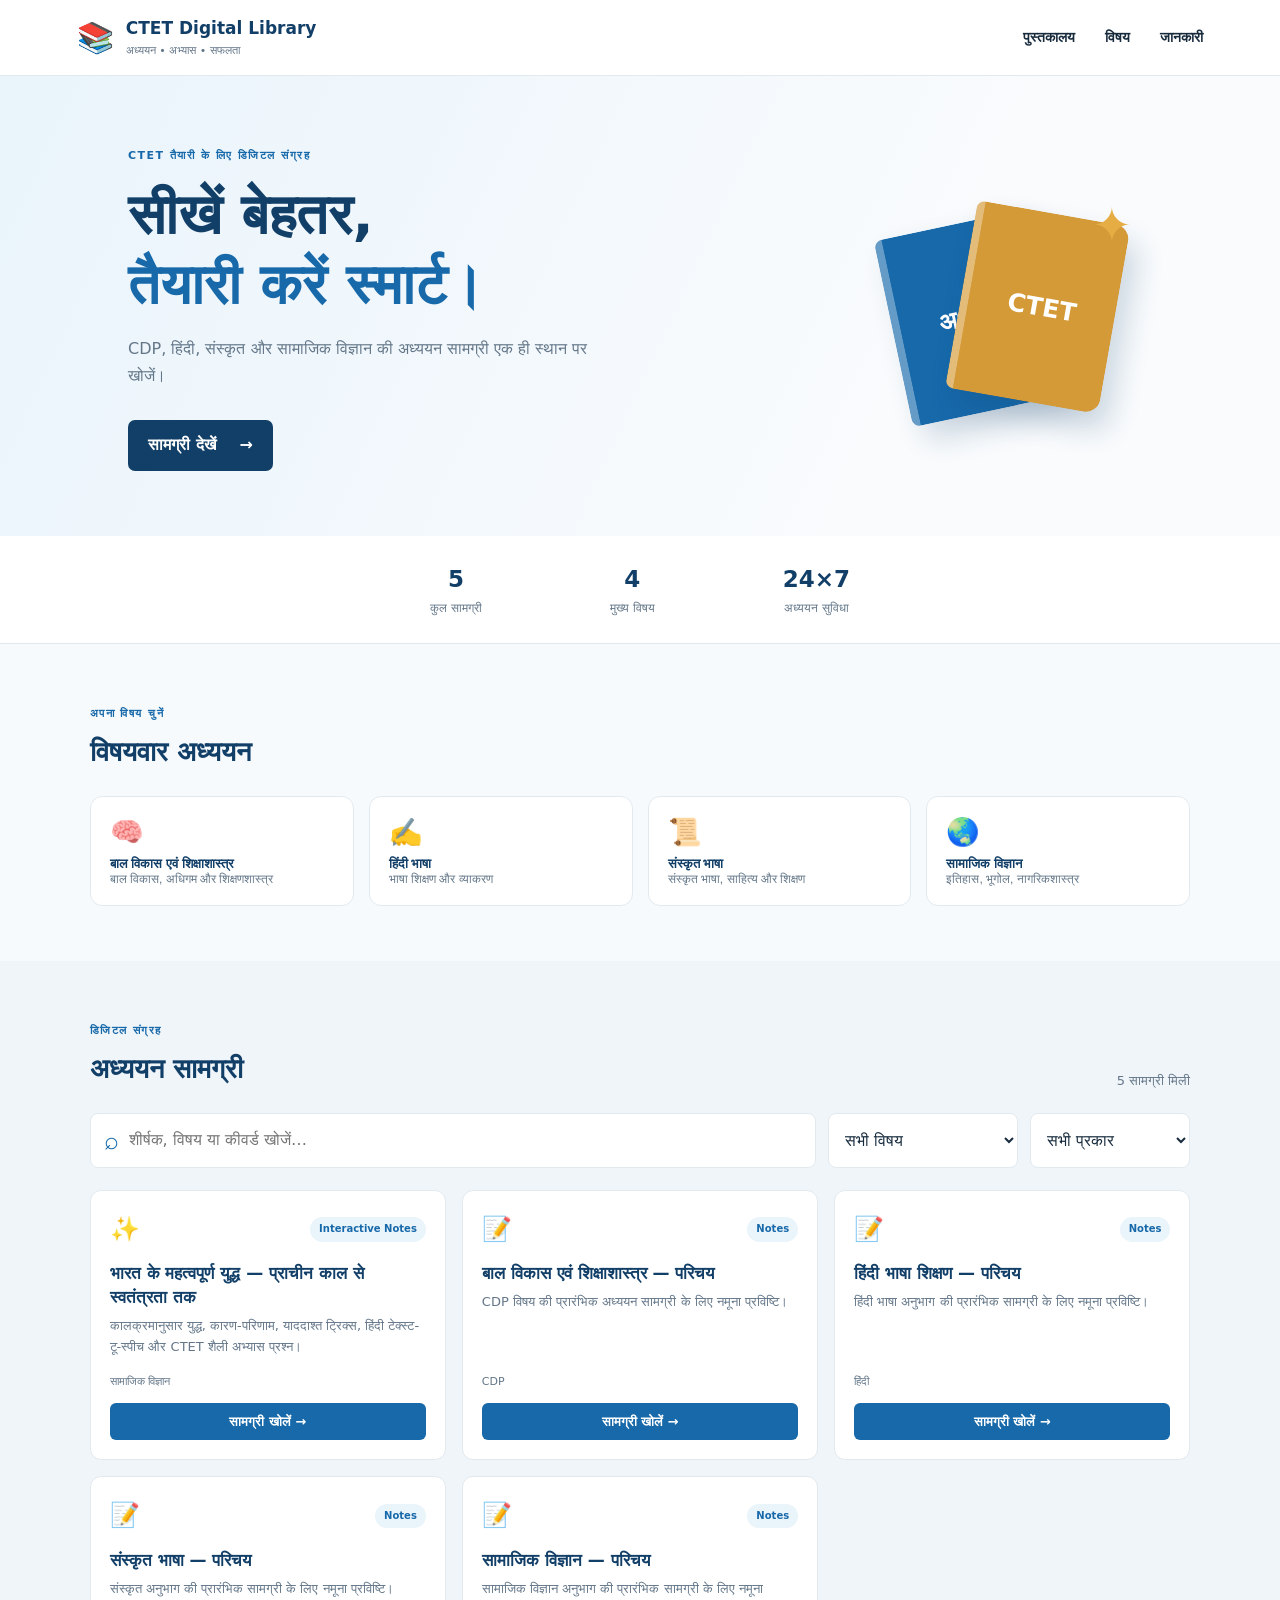
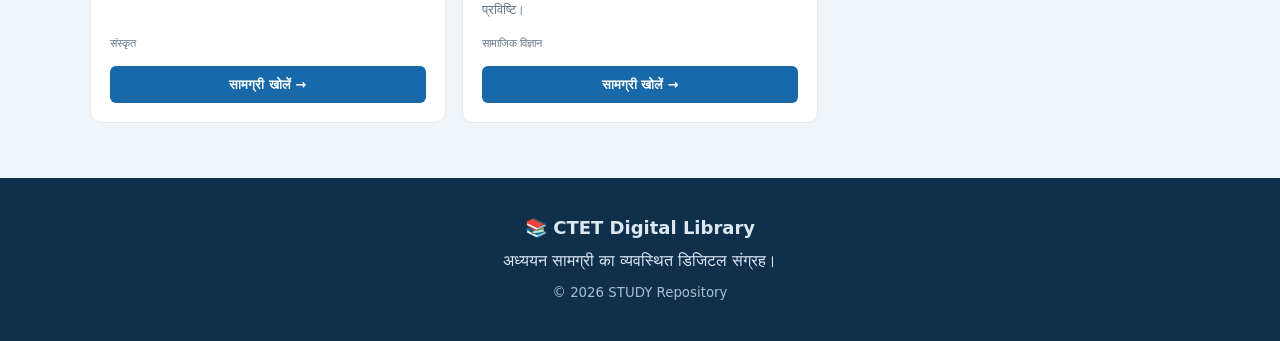
==== index.html @ 328567ed "Show only PDF and HTML filters" ====
<!doctype html>
<html lang="hi">
<head>
  <meta charset="utf-8">
  <meta name="viewport" content="width=device-width, initial-scale=1">
  <meta name="theme-color" content="#123f68">
  <meta name="description" content="CTET Digital Library — CDP, Hindi, Sanskrit और Social Science अध्ययन सामग्री।">
  <title>CTET Digital Library | STUDY</title>
  <link rel="stylesheet" href="assets/css/style.css">
  <link rel="stylesheet" href="assets/css/library.css">
</head>
<body>
<header class="site-header">
  <a class="brand" href="./"><span class="brand-mark">📚</span><span><strong>CTET Digital Library</strong><small>अध्ययन • अभ्यास • सफलता</small></span></a>
  <button class="menu-toggle" id="menuToggle" aria-label="मेन्यू खोलें" aria-expanded="false">☰</button>
  <nav id="mainNav"><a href="#library">पुस्तकालय</a><a href="#subjects">विषय</a><a href="docs/README_HINDI.md">जानकारी</a></nav>
</header>
<main>
  <section class="hero">
    <div class="hero-copy"><span class="eyebrow">CTET तैयारी के लिए डिजिटल संग्रह</span><h1>सीखें बेहतर,<br><em>तैयारी करें स्मार्ट।</em></h1><p>CDP, हिंदी, संस्कृत और सामाजिक विज्ञान की अध्ययन सामग्री एक ही स्थान पर खोजें।</p><a class="primary-btn" href="#library">सामग्री देखें <span>→</span></a></div>
    <div class="hero-art" aria-hidden="true"><div class="book book-one">अध्ययन</div><div class="book book-two">CTET</div><div class="art-orbit">✦</div></div>
  </section>
  <section class="stats" aria-label="पुस्तकालय की जानकारी"><div><strong id="totalCount">0</strong><span>कुल सामग्री</span></div><div><strong>4</strong><span>मुख्य विषय</span></div><div><strong>24×7</strong><span>अध्ययन सुविधा</span></div></section>
  <section class="section" id="subjects"><div class="section-heading"><div><span class="eyebrow">अपना विषय चुनें</span><h2>विषयवार अध्ययन</h2></div></div><div class="subject-grid" id="subjectCards"></div></section>
  <section class="section library-section" id="library"><div class="section-heading"><div><span class="eyebrow">डिजिटल संग्रह</span><h2>अध्ययन सामग्री</h2></div><span class="result-count" id="resultCount">लोड हो रहा है…</span></div>
    <div class="filters"><label class="search-box"><span>⌕</span><input id="searchInput" type="search" placeholder="शीर्षक, विषय या कीवर्ड खोजें…" autocomplete="off"></label><select id="subjectFilter" aria-label="विषय चुनें"><option value="">सभी विषय</option></select><select id="typeFilter" aria-label="सामग्री प्रकार"><option value="">सभी प्रकार</option><option value="PDF">PDF फाइल</option><option value="HTML">HTML नोट्स</option></select></div>
    <div class="resource-grid" id="resourceGrid" aria-live="polite"><div class="empty-state">सामग्री लोड हो रही है…</div></div>
  </section>
</main>
<footer><div class="footer-brand">📚 CTET Digital Library</div><p>अध्ययन सामग्री का व्यवस्थित डिजिटल संग्रह।</p><small>© <span id="year"></span> STUDY Repository</small></footer>
<script src="assets/js/app.js" defer></script><script src="assets/js/library.js" defer></script>
</body></html>
---- assets/css/style.css ----
:root{--navy:#123f68;--blue:#1769aa;--sky:#eaf4fb;--ink:#172b3d;--muted:#647789;--paper:#f7fafc;--line:#e2eaf0;--white:#fff;--gold:#e7ad45}*{box-sizing:border-box}html{scroll-behavior:smooth}body{margin:0;background:var(--paper);color:var(--ink);font-family:system-ui,-apple-system,"Noto Sans Devanagari",sans-serif;line-height:1.65}.site-header{height:76px;padding:0 clamp(18px,6vw,90px);display:flex;align-items:center;justify-content:space-between;background:#fff;border-bottom:1px solid var(--line);position:sticky;top:0;z-index:10}.brand{display:flex;align-items:center;gap:12px;color:var(--navy);text-decoration:none}.brand-mark{font-size:30px}.brand strong,.brand small{display:block}.brand strong{font-size:17px}.brand small{font-size:11px;color:var(--muted)}nav{display:flex;gap:30px}nav a{color:var(--ink);text-decoration:none;font-size:14px;font-weight:600}nav a:hover{color:var(--blue)}.menu-toggle{display:none;border:0;background:none;font-size:25px;color:var(--navy)}.hero{min-height:390px;padding:65px clamp(20px,10vw,150px);display:flex;align-items:center;justify-content:space-between;gap:30px;background:linear-gradient(115deg,#e9f4fb,#f9fbfd 70%);overflow:hidden}.hero-copy{max-width:590px}.eyebrow{font-size:11px;letter-spacing:1.5px;text-transform:uppercase;color:var(--blue);font-weight:800}.hero h1{font-size:clamp(34px,5vw,56px);line-height:1.25;margin:13px 0;color:var(--navy)}.hero h1 em{font-style:normal;color:var(--blue)}.hero p{color:var(--muted);max-width:500px}.primary-btn{display:inline-flex;gap:24px;align-items:center;margin-top:15px;padding:12px 20px;background:var(--navy);color:white;text-decoration:none;border-radius:7px;font-weight:700}.hero-art{width:300px;height:240px;position:relative;display:grid;place-items:center}.book{position:absolute;width:155px;height:190px;border-radius:8px 15px 15px 8px;box-shadow:12px 16px 28px #123f6830;display:grid;place-items:center;color:#fff;font-size:25px;font-weight:800;border-left:8px solid #ffffff55}.book-one{background:#1769aa;transform:rotate(-12deg) translate(-35px,5px)}.book-two{background:#d49a37;transform:rotate(10deg) translate(35px,-5px)}.art-orbit{position:absolute;top:0;right:20px;color:var(--gold);font-size:48px}.stats{display:flex;justify-content:center;gap:clamp(35px,10vw,140px);padding:25px 15px;background:white;border-bottom:1px solid var(--line)}.stats div{text-align:center}.stats strong,.stats span{display:block}.stats strong{font-size:23px;color:var(--navy)}.stats span{font-size:12px;color:var(--muted)}.section{padding:55px clamp(18px,7vw,100px)}.section-heading{display:flex;align-items:end;justify-content:space-between;margin-bottom:22px}.section-heading h2{margin:4px 0 0;font-size:27px;color:var(--navy)}footer{text-align:center;padding:35px 15px;background:#102f4b;color:#dbe8f2}footer p{margin:5px}footer small{color:#a9bdce}.footer-brand{font-weight:800;font-size:18px}@media(max-width:650px){.site-header{height:66px}.menu-toggle{display:block}nav{display:none;position:absolute;top:65px;left:0;right:0;background:white;padding:18px 24px;box-shadow:0 8px 15px #0001;flex-direction:column;gap:14px}nav.open{display:flex}.hero{min-height:0;padding-top:45px;padding-bottom:35px}.hero-art{display:none}.stats{gap:24px}.stats strong{font-size:19px}.section{padding-top:40px;padding-bottom:40px}.section-heading h2{font-size:23px}}
---- assets/css/library.css ----
.subject-grid{display:grid;grid-template-columns:repeat(4,minmax(0,1fr));gap:15px}.subject-card{background:#fff;border:1px solid var(--line);border-radius:12px;padding:19px;text-align:left;cursor:pointer;transition:.2s;color:var(--ink)}.subject-card:hover,.subject-card.active{border-color:var(--blue);box-shadow:0 8px 24px #123f6812;transform:translateY(-2px)}.subject-icon{font-size:27px}.subject-card strong,.subject-card small{display:block}.subject-card strong{margin-top:8px;color:var(--navy)}.subject-card small{color:var(--muted);font-size:12px}.library-section{background:#f0f5f9}.result-count{font-size:13px;color:var(--muted)}.filters{display:grid;grid-template-columns:minmax(200px,1fr) 190px 160px;gap:12px;margin:22px 0}.search-box{display:flex;align-items:center;gap:10px;background:#fff;border:1px solid var(--line);border-radius:8px;padding:0 13px}.search-box span{font-size:25px;color:var(--blue)}.search-box input{width:100%;border:0;outline:0;padding:13px 0;font:inherit;background:transparent}.filters select{border:1px solid var(--line);border-radius:8px;background:#fff;padding:0 12px;color:var(--ink);font:inherit}.resource-grid{display:grid;grid-template-columns:repeat(3,minmax(0,1fr));gap:16px}.resource-card{background:#fff;border:1px solid var(--line);border-radius:11px;padding:19px;display:flex;flex-direction:column;min-height:190px}.resource-top{display:flex;justify-content:space-between;align-items:center}.resource-icon{font-size:24px}.type-tag{font-size:10px;font-weight:800;padding:4px 9px;border-radius:20px;background:var(--sky);color:var(--blue)}.resource-card h3{font-size:17px;line-height:1.4;color:var(--navy);margin:13px 0 5px}.resource-card p{font-size:13px;color:var(--muted);margin:0 0 15px}.resource-meta{font-size:11px;color:var(--muted);margin-top:auto;padding-bottom:12px}.resource-link{display:inline-block;text-decoration:none;color:#fff;background:var(--blue);padding:8px 12px;border-radius:6px;text-align:center;font-size:13px;font-weight:700}.empty-state{grid-column:1/-1;padding:35px;text-align:center;color:var(--muted);background:#fff;border:1px dashed #cbd8e2;border-radius:10px}.subject-card:focus-visible,.resource-link:focus-visible,select:focus-visible,input:focus-visible{outline:3px solid #8bc4ee;outline-offset:2px}@media(max-width:850px){.subject-grid{grid-template-columns:repeat(2,1fr)}.resource-grid{grid-template-columns:repeat(2,1fr)}}@media(max-width:560px){.filters{grid-template-columns:1fr 1fr}.search-box{grid-column:1/-1}.resource-grid{grid-template-columns:1fr}.section-heading{align-items:start;gap:8px;flex-direction:column}}
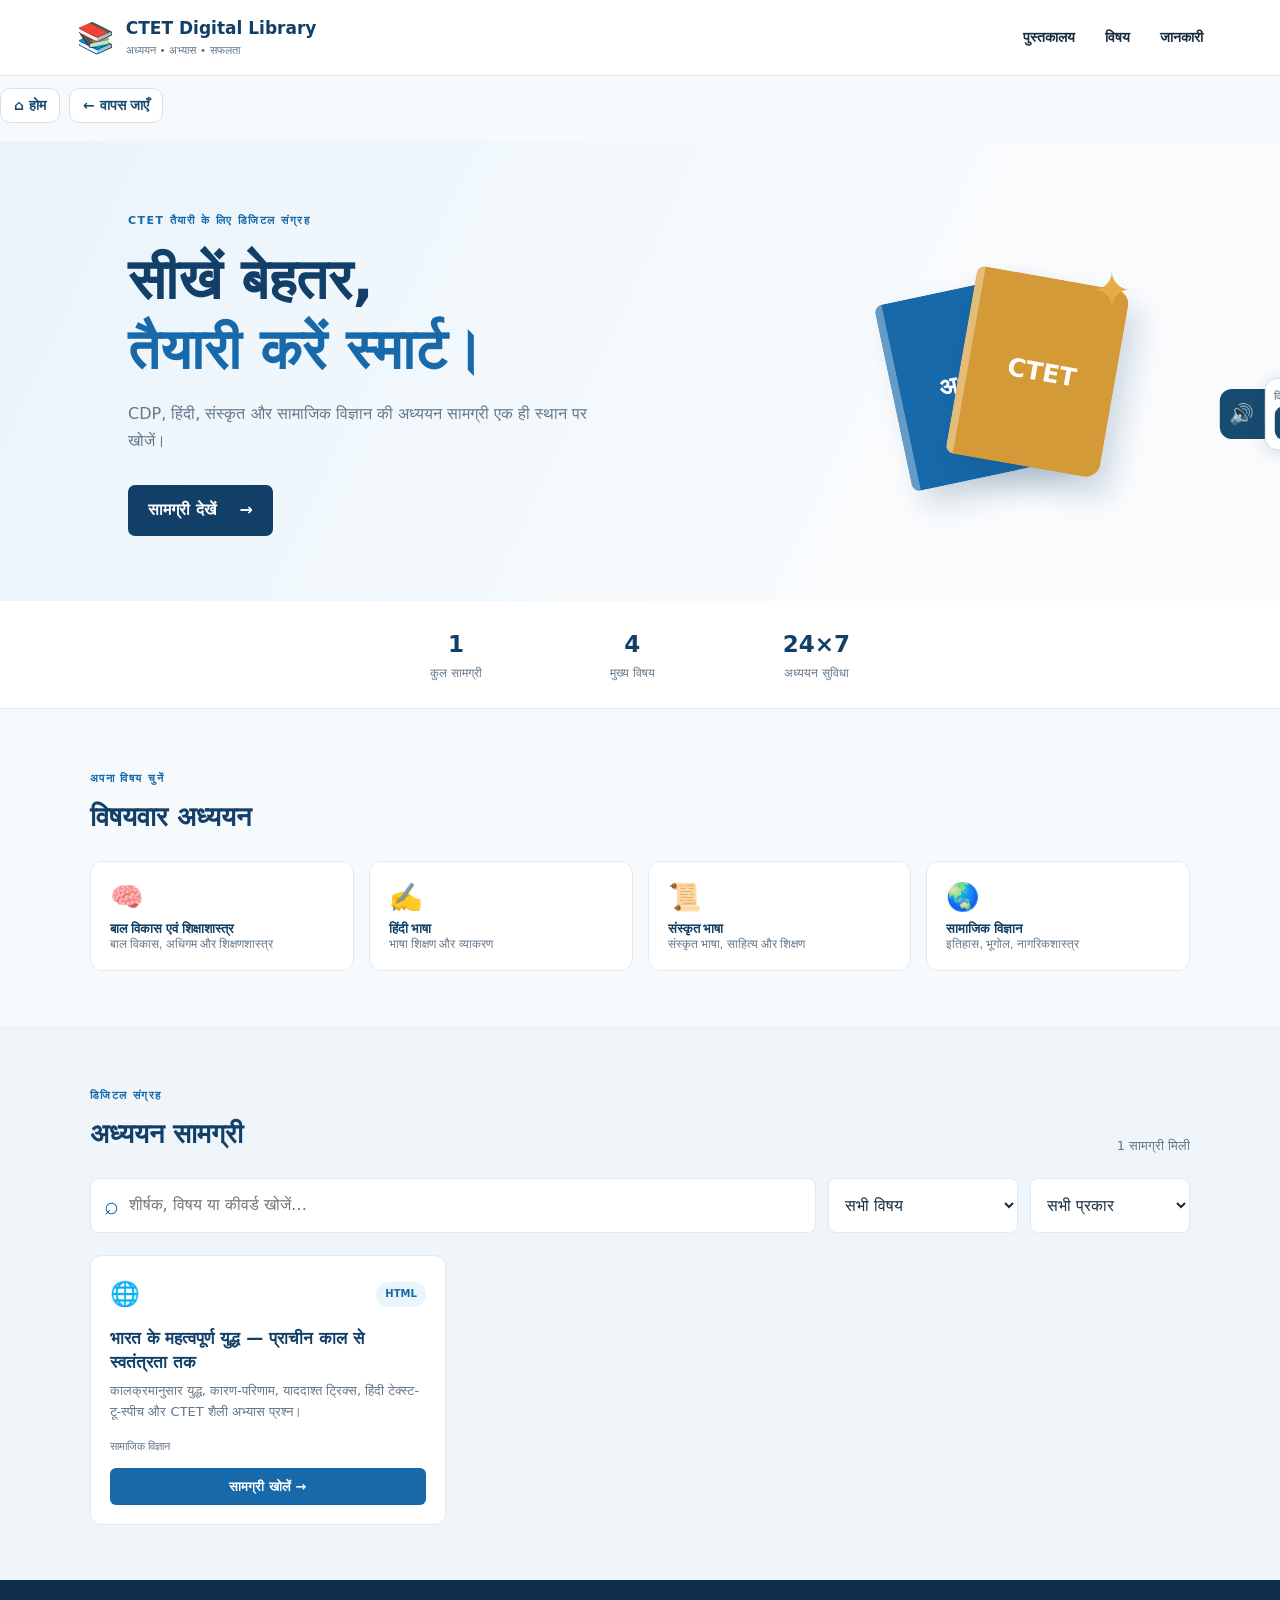
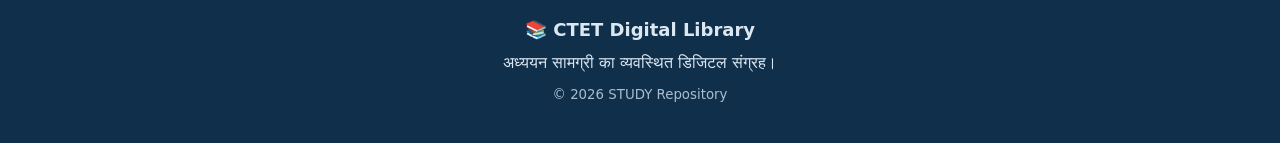
==== commit f8876743: "Add shared floating audio and navigation to library homepage" ====
--- a/index.html
+++ b/index.html
@@ -29,4 +29,5 @@
 </main>
 <footer><div class="footer-brand">📚 CTET Digital Library</div><p>अध्ययन सामग्री का व्यवस्थित डिजिटल संग्रह।</p><small>© <span id="year"></span> STUDY Repository</small></footer>
 <script src="assets/js/app.js" defer></script><script src="assets/js/library.js" defer></script>
+<script src="assets/js/reading-assistant.js" defer></script>
 </body></html>
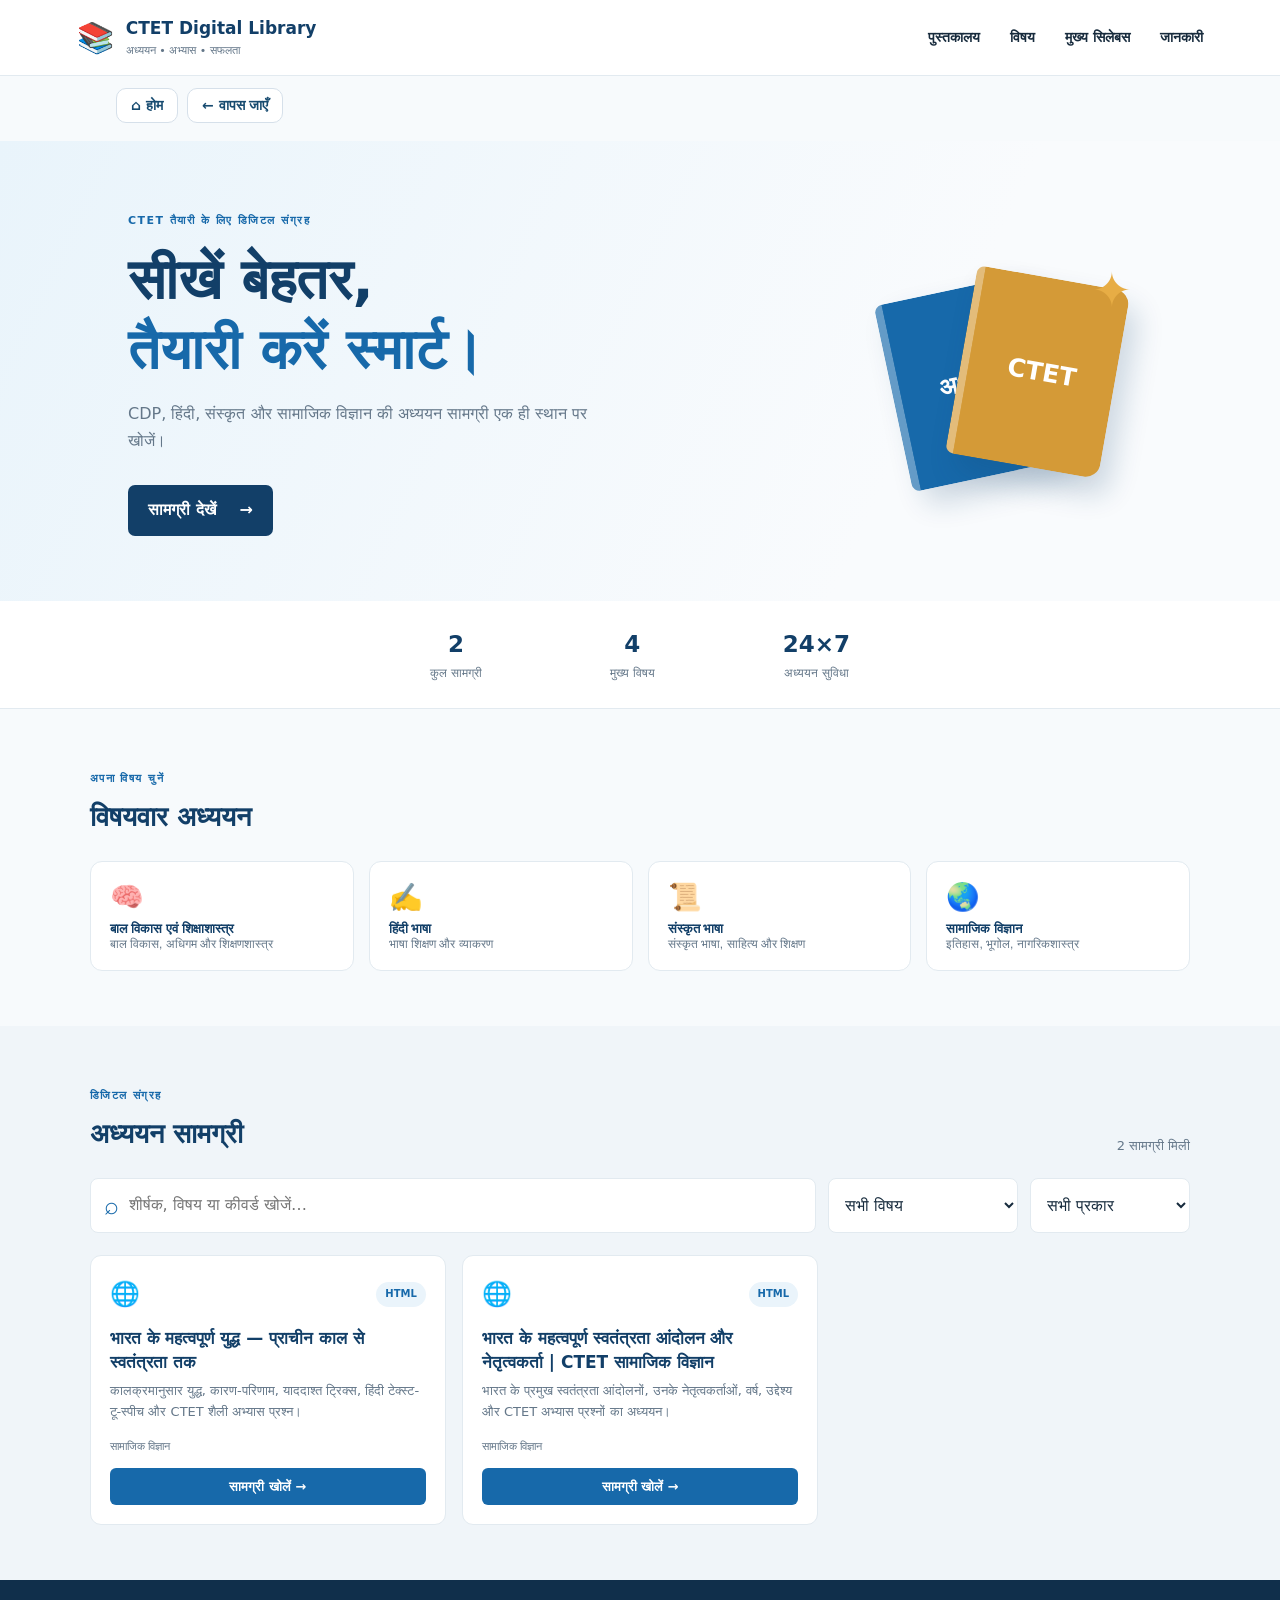
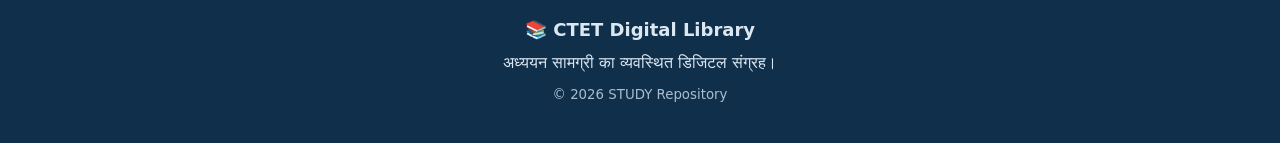
==== commit 7a8ab96d: "Add main CTET syllabus navigation link" ====
--- a/index.html
+++ b/index.html
@@ -13,7 +13,7 @@
 <header class="site-header">
   <a class="brand" href="./"><span class="brand-mark">📚</span><span><strong>CTET Digital Library</strong><small>अध्ययन • अभ्यास • सफलता</small></span></a>
   <button class="menu-toggle" id="menuToggle" aria-label="मेन्यू खोलें" aria-expanded="false">☰</button>
-  <nav id="mainNav"><a href="#library">पुस्तकालय</a><a href="#subjects">विषय</a><a href="docs/README_HINDI.md">जानकारी</a></nav>
+  <nav id="mainNav"><a href="#library">पुस्तकालय</a><a href="#subjects">विषय</a><a href="content/मुख्य_सिलेबस/index.html">मुख्य सिलेबस</a><a href="docs/README_HINDI.md">जानकारी</a></nav>
 </header>
 <main>
   <section class="hero">
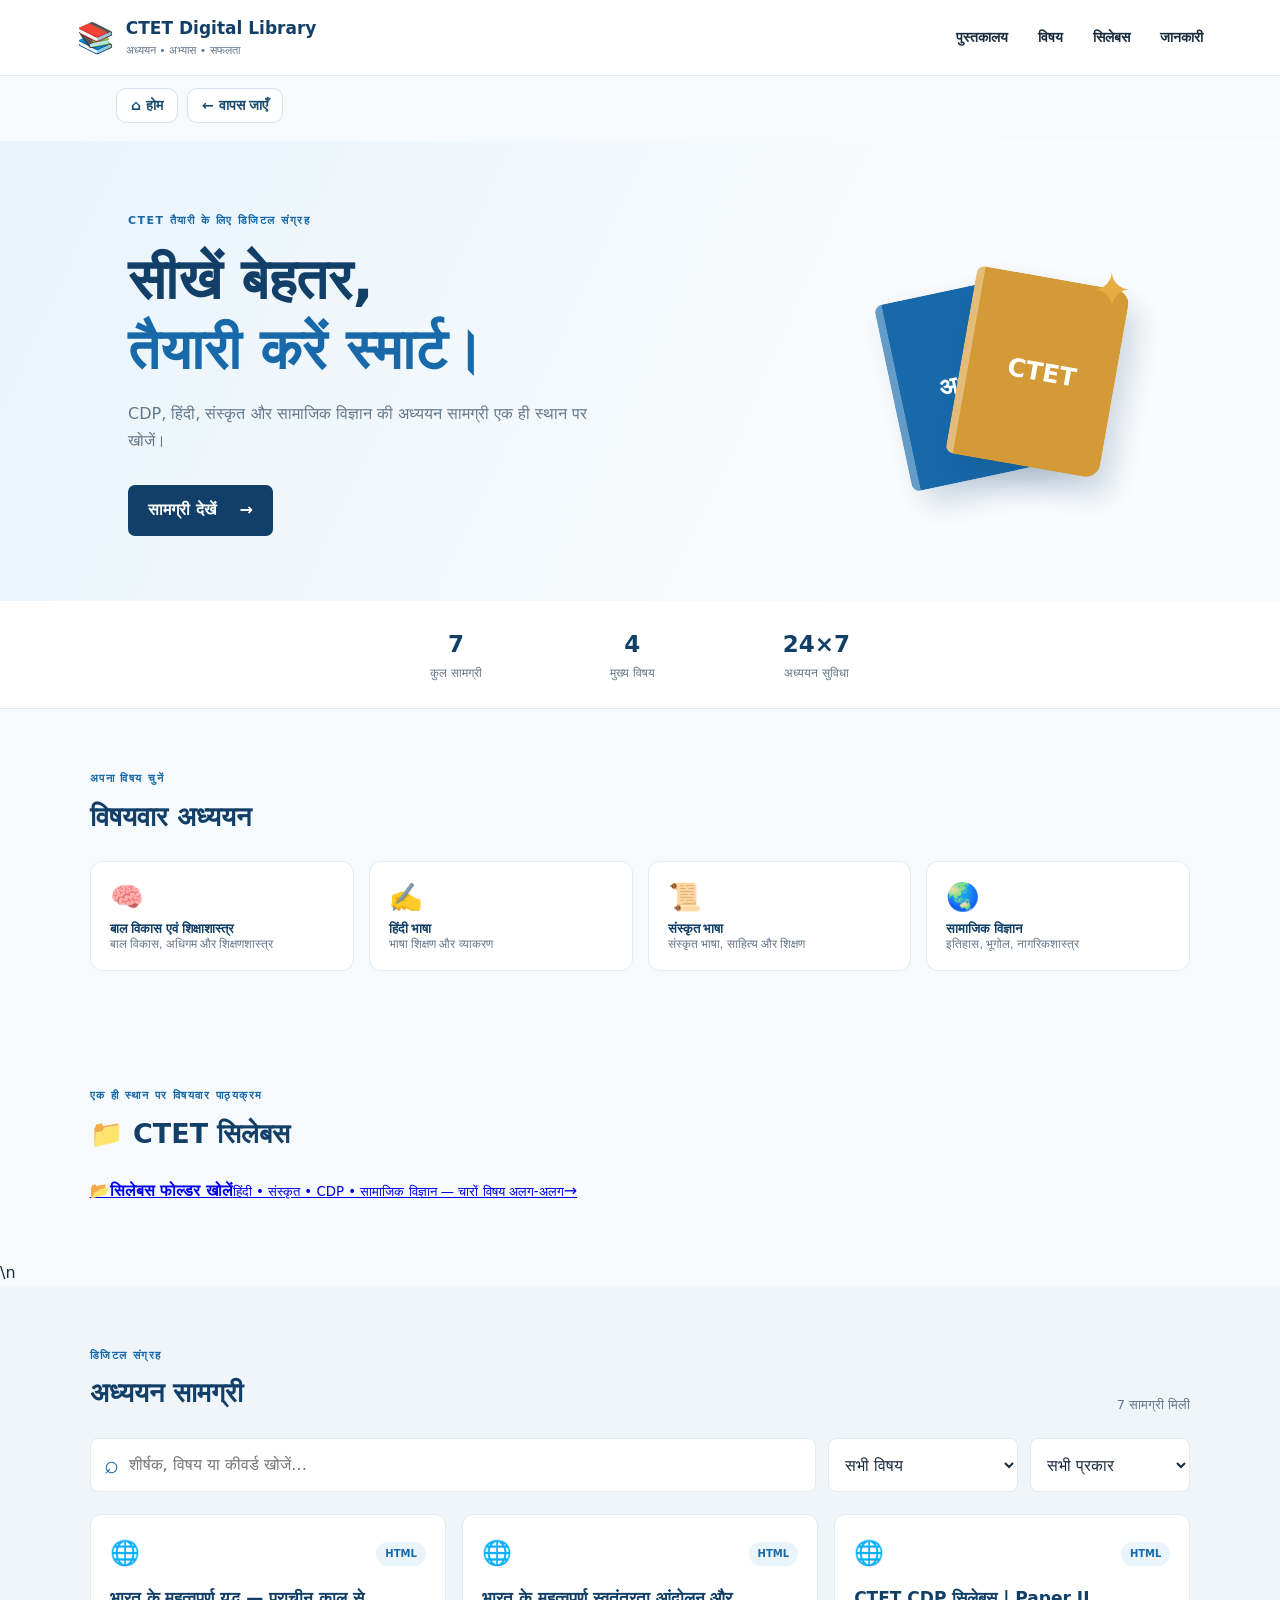
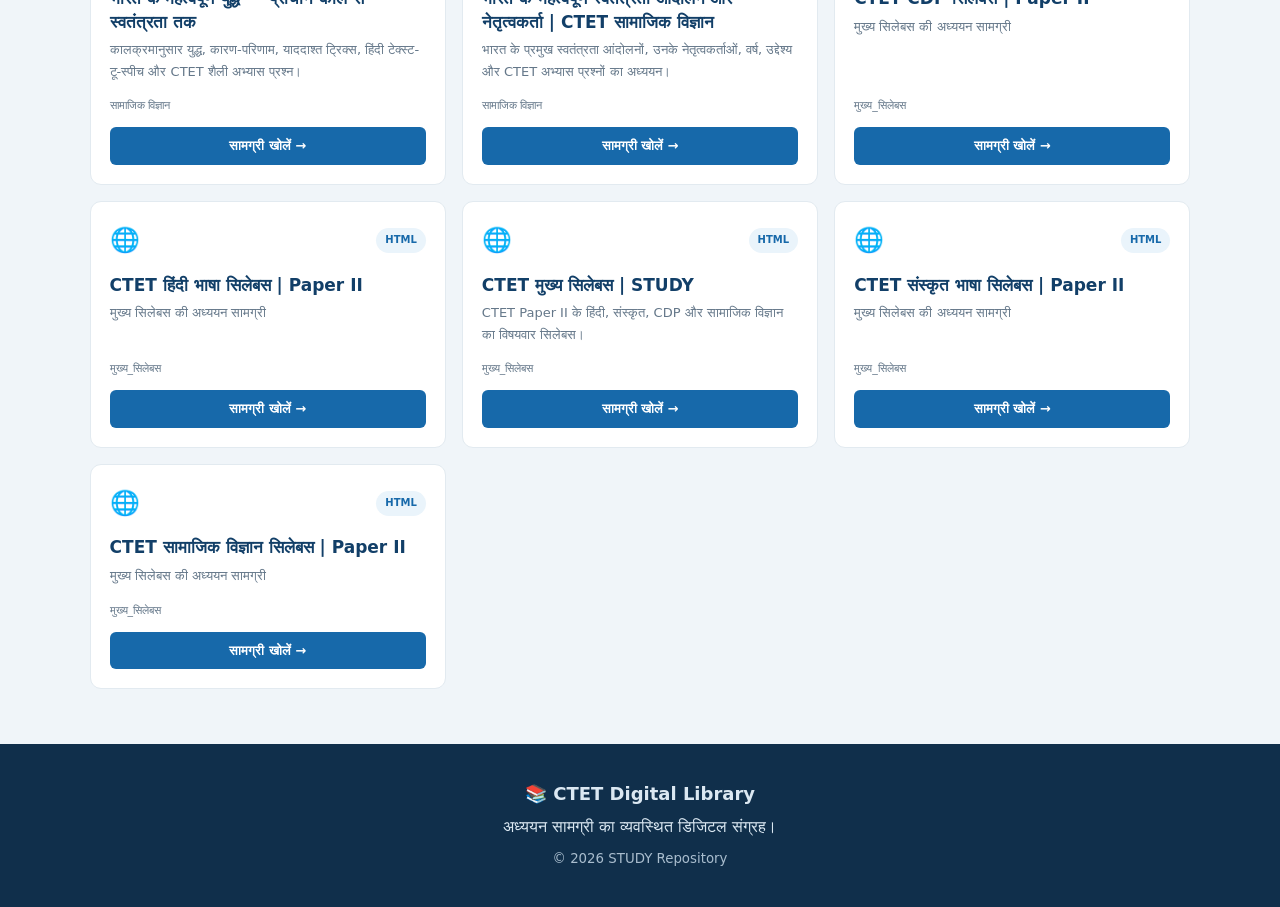
==== commit feb3d3d7: "Add one syllabus folder section to homepage" ====
--- a/index.html
+++ b/index.html
@@ -13,7 +13,7 @@
 <header class="site-header">
   <a class="brand" href="./"><span class="brand-mark">📚</span><span><strong>CTET Digital Library</strong><small>अध्ययन • अभ्यास • सफलता</small></span></a>
   <button class="menu-toggle" id="menuToggle" aria-label="मेन्यू खोलें" aria-expanded="false">☰</button>
-  <nav id="mainNav"><a href="#library">पुस्तकालय</a><a href="#subjects">विषय</a><a href="content/मुख्य_सिलेबस/index.html">मुख्य सिलेबस</a><a href="docs/README_HINDI.md">जानकारी</a></nav>
+  <nav id="mainNav"><a href="#library">पुस्तकालय</a><a href="#subjects">विषय</a><a href="#syllabus">सिलेबस</a><a href="docs/README_HINDI.md">जानकारी</a></nav>
 </header>
 <main>
   <section class="hero">
@@ -22,7 +22,7 @@
   </section>
   <section class="stats" aria-label="पुस्तकालय की जानकारी"><div><strong id="totalCount">0</strong><span>कुल सामग्री</span></div><div><strong>4</strong><span>मुख्य विषय</span></div><div><strong>24×7</strong><span>अध्ययन सुविधा</span></div></section>
   <section class="section" id="subjects"><div class="section-heading"><div><span class="eyebrow">अपना विषय चुनें</span><h2>विषयवार अध्ययन</h2></div></div><div class="subject-grid" id="subjectCards"></div></section>
-  <section class="section library-section" id="library"><div class="section-heading"><div><span class="eyebrow">डिजिटल संग्रह</span><h2>अध्ययन सामग्री</h2></div><span class="result-count" id="resultCount">लोड हो रहा है…</span></div>
+  <section class="section syllabus-section" id="syllabus"><div class="section-heading"><div><span class="eyebrow">एक ही स्थान पर विषयवार पाठ्यक्रम</span><h2>📁 CTET सिलेबस</h2></div></div><a class="syllabus-folder" href="content/मुख्य_सिलेबस/index.html"><span class="folder-icon">📂</span><span><strong>सिलेबस फोल्डर खोलें</strong><small>हिंदी • संस्कृत • CDP • सामाजिक विज्ञान — चारों विषय अलग-अलग</small></span><span class="folder-arrow">→</span></a></section>\n  <section class="section library-section" id="library"><div class="section-heading"><div><span class="eyebrow">डिजिटल संग्रह</span><h2>अध्ययन सामग्री</h2></div><span class="result-count" id="resultCount">लोड हो रहा है…</span></div>
     <div class="filters"><label class="search-box"><span>⌕</span><input id="searchInput" type="search" placeholder="शीर्षक, विषय या कीवर्ड खोजें…" autocomplete="off"></label><select id="subjectFilter" aria-label="विषय चुनें"><option value="">सभी विषय</option></select><select id="typeFilter" aria-label="सामग्री प्रकार"><option value="">सभी प्रकार</option><option value="PDF">PDF फाइल</option><option value="HTML">HTML नोट्स</option></select></div>
     <div class="resource-grid" id="resourceGrid" aria-live="polite"><div class="empty-state">सामग्री लोड हो रही है…</div></div>
   </section>
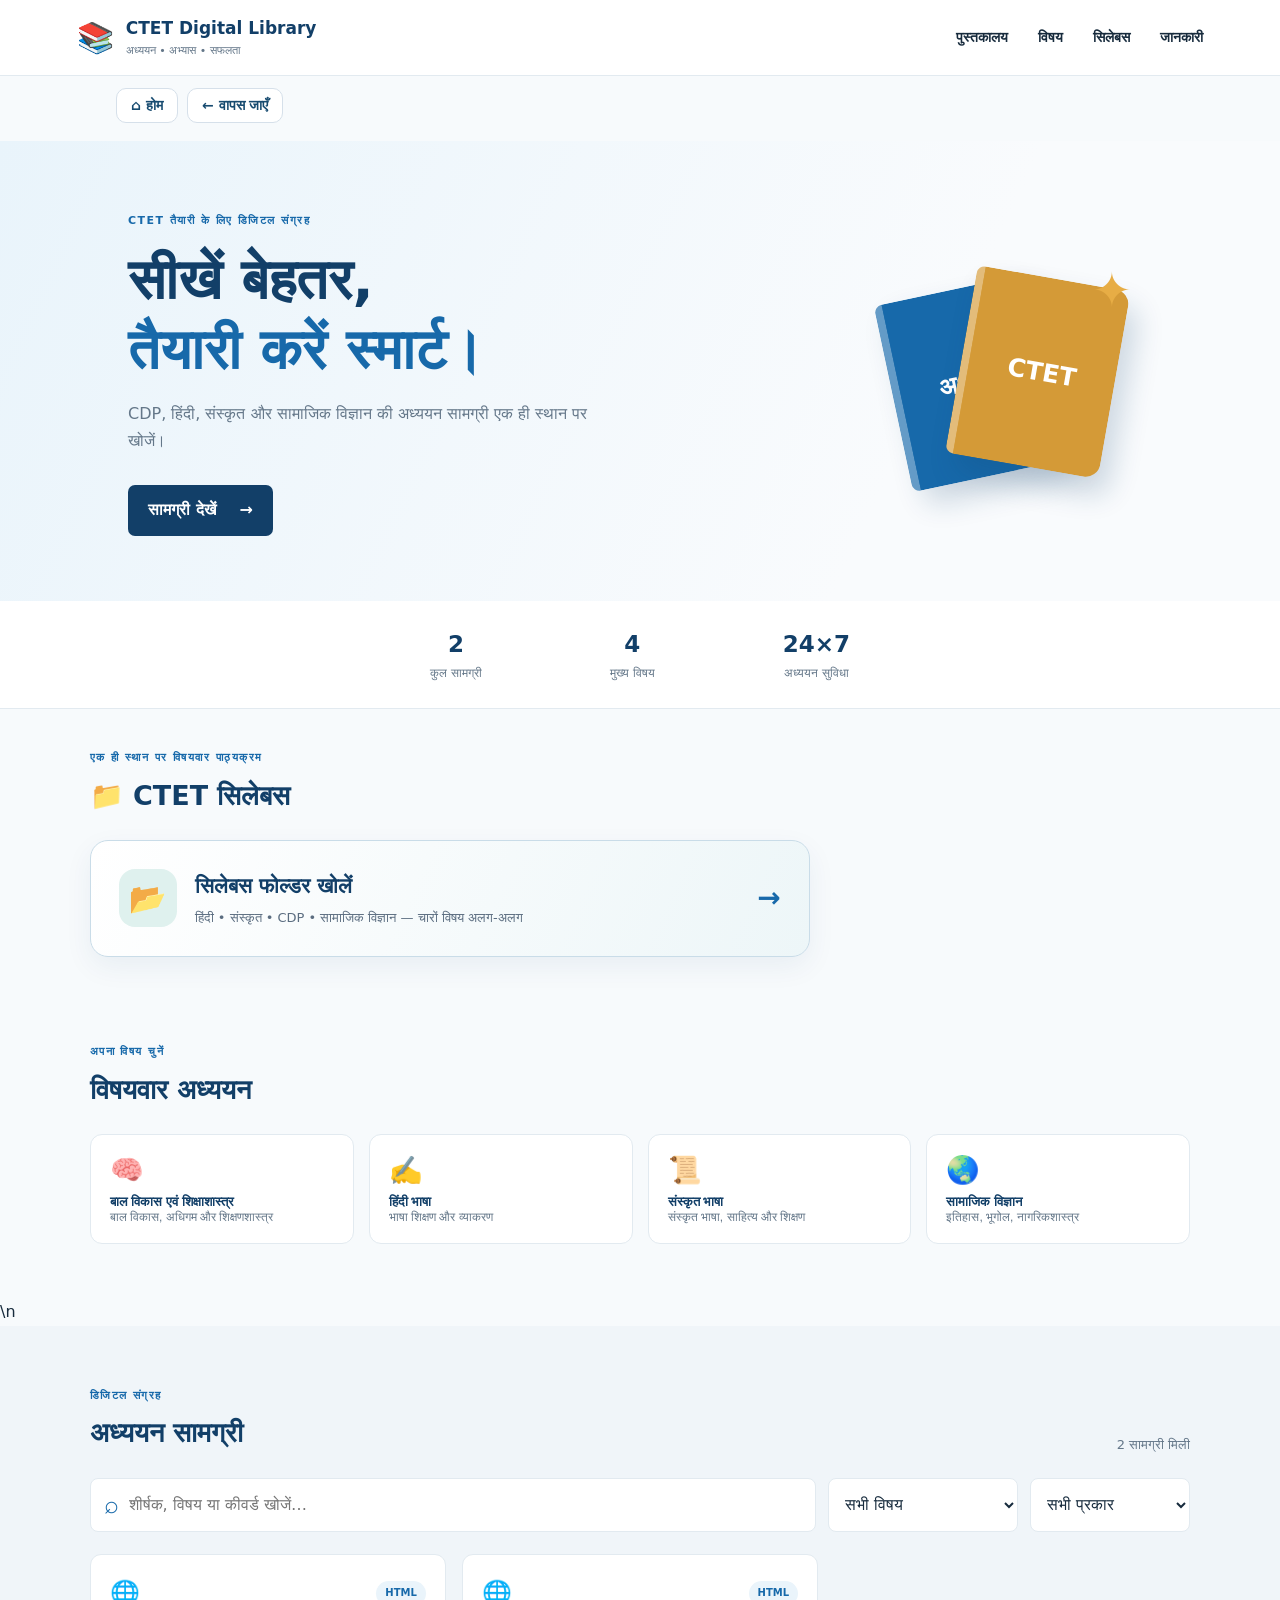
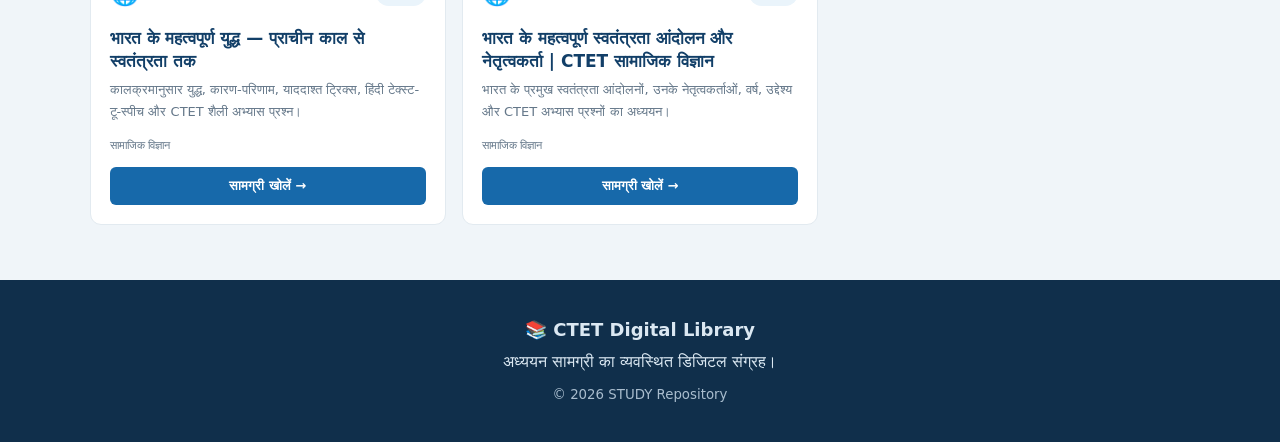
==== commit 898c0ee7: "Move prominent CTET syllabus card above subject cards" ====
--- a/index.html
+++ b/index.html
@@ -8,7 +8,14 @@
   <title>CTET Digital Library | STUDY</title>
   <link rel="stylesheet" href="assets/css/style.css">
   <link rel="stylesheet" href="assets/css/library.css">
-</head>
+<style>
+.syllabus-section{padding-top:clamp(20px,3vw,34px);padding-bottom:clamp(18px,2vw,26px)}
+.syllabus-folder{display:flex;align-items:center;gap:18px;width:100%;padding:clamp(18px,3vw,28px);border:1px solid #c9dce8;border-radius:18px;background:linear-gradient(115deg,#fff,#edf6f8);box-shadow:0 10px 28px #123f6810;color:#123f68;text-decoration:none;transition:.2s}
+.syllabus-folder:hover{transform:translateY(-3px);border-color:#0f766e;box-shadow:0 15px 34px #123f681c}
+.syllabus-folder .folder-icon{display:grid;place-items:center;flex:0 0 58px;width:58px;height:58px;border-radius:16px;background:#dff1ee;font-size:30px}
+.syllabus-folder strong{display:block;font-size:clamp(1.05rem,2vw,1.3rem)}.syllabus-folder small{display:block;color:#5b6d80;margin-top:4px;line-height:1.55}.syllabus-folder .folder-arrow{margin-left:auto;font-size:28px;font-weight:800}
+@media(max-width:600px){.syllabus-folder{gap:12px;padding:16px}.syllabus-folder .folder-icon{flex-basis:48px;width:48px;height:48px;font-size:25px}.syllabus-folder .folder-arrow{font-size:22px}}
+</style></head>
 <body>
 <header class="site-header">
   <a class="brand" href="./"><span class="brand-mark">📚</span><span><strong>CTET Digital Library</strong><small>अध्ययन • अभ्यास • सफलता</small></span></a>
@@ -21,8 +28,9 @@
     <div class="hero-art" aria-hidden="true"><div class="book book-one">अध्ययन</div><div class="book book-two">CTET</div><div class="art-orbit">✦</div></div>
   </section>
   <section class="stats" aria-label="पुस्तकालय की जानकारी"><div><strong id="totalCount">0</strong><span>कुल सामग्री</span></div><div><strong>4</strong><span>मुख्य विषय</span></div><div><strong>24×7</strong><span>अध्ययन सुविधा</span></div></section>
+  <section class="section syllabus-section" id="syllabus"><div class="section-heading"><div><span class="eyebrow">एक ही स्थान पर विषयवार पाठ्यक्रम</span><h2>📁 CTET सिलेबस</h2></div></div><a class="syllabus-folder" href="content/मुख्य_सिलेबस/index.html"><span class="folder-icon">📂</span><span><strong>सिलेबस फोल्डर खोलें</strong><small>हिंदी • संस्कृत • CDP • सामाजिक विज्ञान — चारों विषय अलग-अलग</small></span><span class="folder-arrow">→</span></a></section>
   <section class="section" id="subjects"><div class="section-heading"><div><span class="eyebrow">अपना विषय चुनें</span><h2>विषयवार अध्ययन</h2></div></div><div class="subject-grid" id="subjectCards"></div></section>
-  <section class="section syllabus-section" id="syllabus"><div class="section-heading"><div><span class="eyebrow">एक ही स्थान पर विषयवार पाठ्यक्रम</span><h2>📁 CTET सिलेबस</h2></div></div><a class="syllabus-folder" href="content/मुख्य_सिलेबस/index.html"><span class="folder-icon">📂</span><span><strong>सिलेबस फोल्डर खोलें</strong><small>हिंदी • संस्कृत • CDP • सामाजिक विज्ञान — चारों विषय अलग-अलग</small></span><span class="folder-arrow">→</span></a></section>\n  <section class="section library-section" id="library"><div class="section-heading"><div><span class="eyebrow">डिजिटल संग्रह</span><h2>अध्ययन सामग्री</h2></div><span class="result-count" id="resultCount">लोड हो रहा है…</span></div>
+\n  <section class="section library-section" id="library"><div class="section-heading"><div><span class="eyebrow">डिजिटल संग्रह</span><h2>अध्ययन सामग्री</h2></div><span class="result-count" id="resultCount">लोड हो रहा है…</span></div>
     <div class="filters"><label class="search-box"><span>⌕</span><input id="searchInput" type="search" placeholder="शीर्षक, विषय या कीवर्ड खोजें…" autocomplete="off"></label><select id="subjectFilter" aria-label="विषय चुनें"><option value="">सभी विषय</option></select><select id="typeFilter" aria-label="सामग्री प्रकार"><option value="">सभी प्रकार</option><option value="PDF">PDF फाइल</option><option value="HTML">HTML नोट्स</option></select></div>
     <div class="resource-grid" id="resourceGrid" aria-live="polite"><div class="empty-state">सामग्री लोड हो रही है…</div></div>
   </section>
--- a/assets/css/library.css
+++ b/assets/css/library.css
@@ -1 +1 @@
-.subject-grid{display:grid;grid-template-columns:repeat(4,minmax(0,1fr));gap:15px}.subject-card{background:#fff;border:1px solid var(--line);border-radius:12px;padding:19px;text-align:left;cursor:pointer;transition:.2s;color:var(--ink)}.subject-card:hover,.subject-card.active{border-color:var(--blue);box-shadow:0 8px 24px #123f6812;transform:translateY(-2px)}.subject-icon{font-size:27px}.subject-card strong,.subject-card small{display:block}.subject-card strong{margin-top:8px;color:var(--navy)}.subject-card small{color:var(--muted);font-size:12px}.library-section{background:#f0f5f9}.result-count{font-size:13px;color:var(--muted)}.filters{display:grid;grid-template-columns:minmax(200px,1fr) 190px 160px;gap:12px;margin:22px 0}.search-box{display:flex;align-items:center;gap:10px;background:#fff;border:1px solid var(--line);border-radius:8px;padding:0 13px}.search-box span{font-size:25px;color:var(--blue)}.search-box input{width:100%;border:0;outline:0;padding:13px 0;font:inherit;background:transparent}.filters select{border:1px solid var(--line);border-radius:8px;background:#fff;padding:0 12px;color:var(--ink);font:inherit}.resource-grid{display:grid;grid-template-columns:repeat(3,minmax(0,1fr));gap:16px}.resource-card{background:#fff;border:1px solid var(--line);border-radius:11px;padding:19px;display:flex;flex-direction:column;min-height:190px}.resource-top{display:flex;justify-content:space-between;align-items:center}.resource-icon{font-size:24px}.type-tag{font-size:10px;font-weight:800;padding:4px 9px;border-radius:20px;background:var(--sky);color:var(--blue)}.resource-card h3{font-size:17px;line-height:1.4;color:var(--navy);margin:13px 0 5px}.resource-card p{font-size:13px;color:var(--muted);margin:0 0 15px}.resource-meta{font-size:11px;color:var(--muted);margin-top:auto;padding-bottom:12px}.resource-link{display:inline-block;text-decoration:none;color:#fff;background:var(--blue);padding:8px 12px;border-radius:6px;text-align:center;font-size:13px;font-weight:700}.empty-state{grid-column:1/-1;padding:35px;text-align:center;color:var(--muted);background:#fff;border:1px dashed #cbd8e2;border-radius:10px}.subject-card:focus-visible,.resource-link:focus-visible,select:focus-visible,input:focus-visible{outline:3px solid #8bc4ee;outline-offset:2px}@media(max-width:850px){.subject-grid{grid-template-columns:repeat(2,1fr)}.resource-grid{grid-template-columns:repeat(2,1fr)}}@media(max-width:560px){.filters{grid-template-columns:1fr 1fr}.search-box{grid-column:1/-1}.resource-grid{grid-template-columns:1fr}.section-heading{align-items:start;gap:8px;flex-direction:column}}+.subject-grid{display:grid;grid-template-columns:repeat(4,minmax(0,1fr));gap:15px}.subject-card{background:#fff;border:1px solid var(--line);border-radius:12px;padding:19px;text-align:left;cursor:pointer;transition:.2s;color:var(--ink)}.subject-card:hover,.subject-card.active{border-color:var(--blue);box-shadow:0 8px 24px #123f6812;transform:translateY(-2px)}.subject-icon{font-size:27px}.subject-card strong,.subject-card small{display:block}.subject-card strong{margin-top:8px;color:var(--navy)}.subject-card small{color:var(--muted);font-size:12px}.library-section{background:#f0f5f9}.result-count{font-size:13px;color:var(--muted)}.filters{display:grid;grid-template-columns:minmax(200px,1fr) 190px 160px;gap:12px;margin:22px 0}.search-box{display:flex;align-items:center;gap:10px;background:#fff;border:1px solid var(--line);border-radius:8px;padding:0 13px}.search-box span{font-size:25px;color:var(--blue)}.search-box input{width:100%;border:0;outline:0;padding:13px 0;font:inherit;background:transparent}.filters select{border:1px solid var(--line);border-radius:8px;background:#fff;padding:0 12px;color:var(--ink);font:inherit}.resource-grid{display:grid;grid-template-columns:repeat(3,minmax(0,1fr));gap:16px}.resource-card{background:#fff;border:1px solid var(--line);border-radius:11px;padding:19px;display:flex;flex-direction:column;min-height:190px}.resource-top{display:flex;justify-content:space-between;align-items:center}.resource-icon{font-size:24px}.type-tag{font-size:10px;font-weight:800;padding:4px 9px;border-radius:20px;background:var(--sky);color:var(--blue)}.resource-card h3{font-size:17px;line-height:1.4;color:var(--navy);margin:13px 0 5px}.resource-card p{font-size:13px;color:var(--muted);margin:0 0 15px}.resource-meta{font-size:11px;color:var(--muted);margin-top:auto;padding-bottom:12px}.resource-link{display:inline-block;text-decoration:none;color:#fff;background:var(--blue);padding:8px 12px;border-radius:6px;text-align:center;font-size:13px;font-weight:700}.empty-state{grid-column:1/-1;padding:35px;text-align:center;color:var(--muted);background:#fff;border:1px dashed #cbd8e2;border-radius:10px}.subject-card:focus-visible,.resource-link:focus-visible,select:focus-visible,input:focus-visible{outline:3px solid #8bc4ee;outline-offset:2px}@media(max-width:850px){.subject-grid{grid-template-columns:repeat(2,1fr)}.resource-grid{grid-template-columns:repeat(2,1fr)}}@media(max-width:560px){.filters{grid-template-columns:1fr 1fr}.search-box{grid-column:1/-1}.resource-grid{grid-template-columns:1fr}.section-heading{align-items:start;gap:8px;flex-direction:column}}\n.syllabus-section{padding-top:10px;padding-bottom:26px}.syllabus-folder{display:flex;align-items:center;gap:16px;max-width:720px;padding:20px 22px;background:#fff;border:1px solid var(--line);border-radius:14px;text-decoration:none;color:var(--ink);box-shadow:0 6px 22px #123f680c;transition:.2s}.syllabus-folder:hover{border-color:var(--blue);transform:translateY(-2px);box-shadow:0 10px 28px #123f6815}.folder-icon{font-size:38px}.syllabus-folder strong,.syllabus-folder small{display:block}.syllabus-folder strong{font-size:17px;color:var(--navy)}.syllabus-folder small{font-size:13px;color:var(--muted)}.folder-arrow{margin-left:auto;color:var(--blue);font-size:25px}@media(max-width:560px){.syllabus-folder{padding:16px;gap:12px}.folder-icon{font-size:30px}.syllabus-folder small{font-size:12px}}
